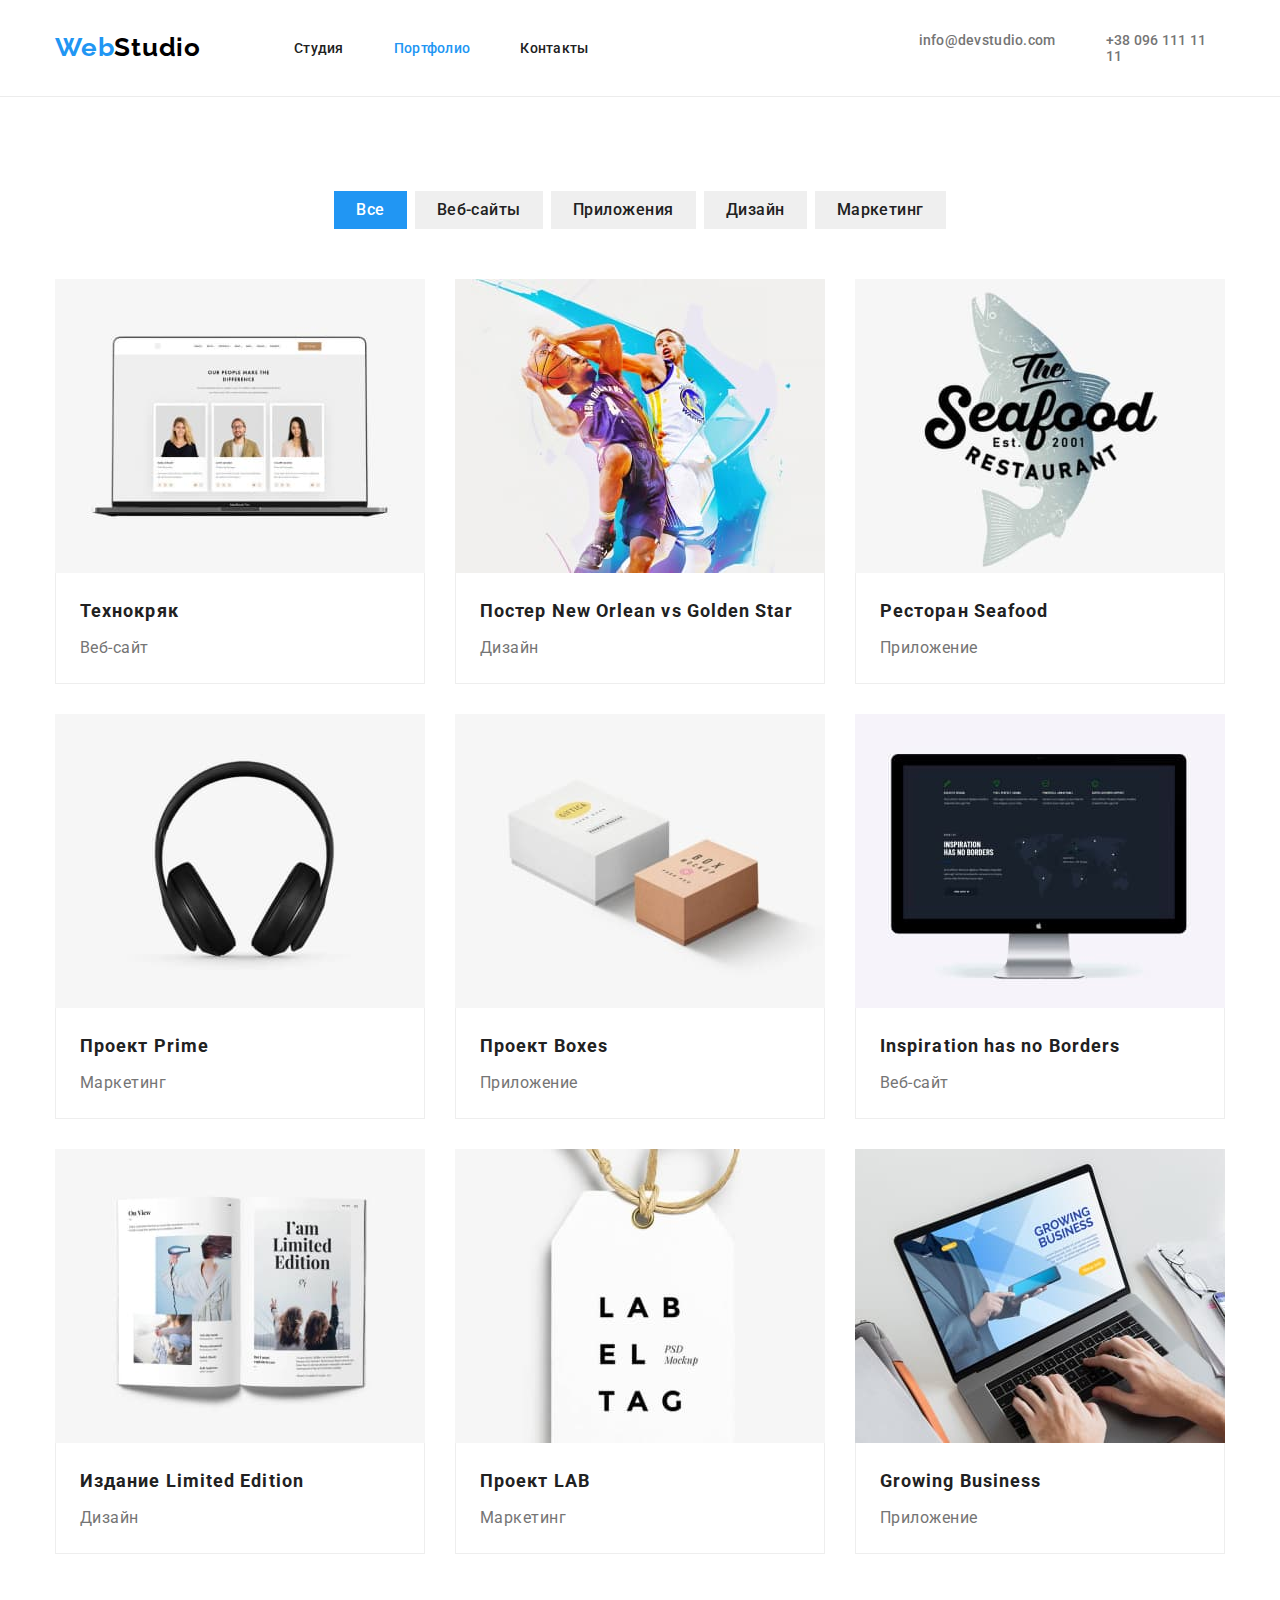
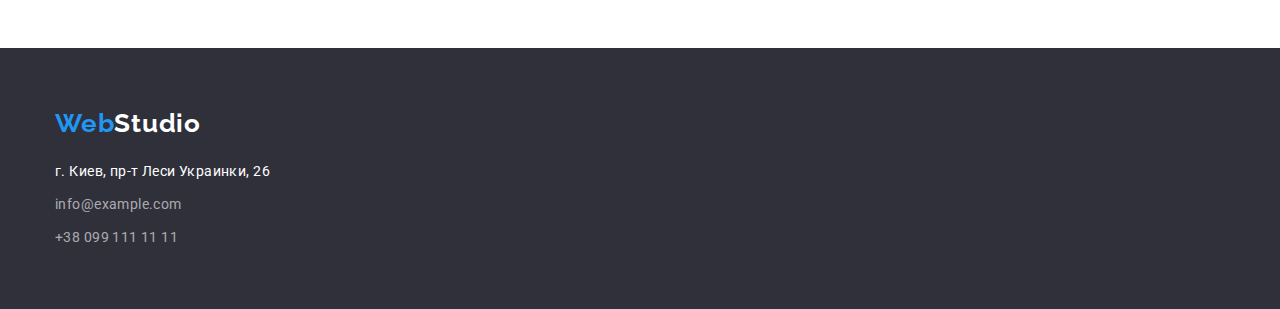
==== portfolio.html @ 2e1e3747 "Копіює код  3 дз" ====
<!DOCTYPE html>
<html lang="ru">
<head>
    <meta charset="UTF-8">
    <meta http-equiv="X-UA-Compatible" content="IE=edge">
    <meta name="viewport" content="width=device-width, initial-scale=1.0">
    <title>Document</title>
    <link rel="stylesheet" href="https://cdnjs.cloudflare.com/ajax/libs/modern-normalize/1.1.0/modern-normalize.min.css">
    <link href="https://fonts.googleapis.com/css2?family=Raleway:wght@700&family=Roboto:wght@400;500;700;900&display=swap" rel="stylesheet">
    <link rel="stylesheet" href="./css/styles.css">
</head>
<body>
    <!-- Шапка сайта -->
    <header  class="header-br">
        <div class="container header"> 
        <nav class="navi">
                <a href="./index.html" class="logo">Web<span class="logo-text">Studio</span> </a>
            <ul class="list">
                <li  class="list-box" ><a href="./index.html" class="list-item " >Студия</a> </li>
                <li  class="list-box"><a href="./portfolio.html" class="list-item current">Портфолио</a> </li>
                <li class="list-box" ><a href="#" class="list-item">Контакты</a> </li>
            </ul>
        </nav>

        <ul class="list list-contacts ">
            <li class="list-box "><a href="mailto:info@devstudio.com" class="link">info@devstudio.com</a></li>
            <li class="list-box "><a href="tel:+380961111111" class="link">+38 096 111 11 11</a></li>
        </ul>
    </div>
    </header>

    <!-- Основная часть -->
    
    <main>
        <section class="section">
            <div class="container">
                <h2 class="visually-hidden">Портфолио</h2>
            <ul class="list buttons-list">
                <li class="button-in-list"><button type="button" class="btn-filter current-btn">Все</button></li>
                <li class="button-in-list"><button type="button" class="btn-filter">Веб-сайты</button></li>
                <li class="button-in-list"><button type="button" class="btn-filter">Приложения</button></li>
                <li class="button-in-list"><button type="button" class="btn-filter">Дизайн</button></li>
                <li class="button-in-list"><button type="button" class="btn-filter">Маркетинг</button></li>
            </ul>
            <ul class="list list-portfolio">
                <li class="portfolio-li-item">
                    <img src="images/portfolio/img-p1.jpg" alt="изображения троих человек из команды" width="370" height="294">
                    <div class="portfolio-text">
                    <h2 class="portfolio-item">Технокряк</h2>
                    <p class="portfolio-subscribe">Веб-сайт</p>
                </div> 
                </li>
                <li class="portfolio-li-item">
                    <img src="images/portfolio/img-p2.jpg" alt="два баскетболиста с мячем" width="370" height="294">
                    <div class="portfolio-text">
                    <h2 class="portfolio-item">Постер New Orlean vs Golden Star</h2>
                    <p class="portfolio-subscribe">Дизайн</p>
                </div>
                </li>
                <li class="portfolio-li-item">
                    <img src="images/portfolio/img-p3.jpg" alt="логотип ресторана Seafood" width="370" height="294">
                    <div class="portfolio-text">
                    <h2 class="portfolio-item">Ресторан Seafood</h2>
                    <p class="portfolio-subscribe">Приложение</p>
                </div>
                </li>
                <li class="portfolio-li-item">
                    <img src="images/portfolio/img-p4.jpg" alt="наушники" width="370" height="294">
                    <div class="portfolio-text">
                    <h2 class="portfolio-item">Проект Prime</h2>
                    <p class="portfolio-subscribe">Маркетинг</p>
                </div>
                </li>
                <li class="portfolio-li-item">
                    <img src="images/portfolio/img-p5.jpg" alt="две коробки" width="370" height="294">
                    <div class="portfolio-text">
                    <h2 class="portfolio-item">Проект Boxes</h2>
                    <p class="portfolio-subscribe">Приложение</p>
                </div>
                </li>
                <li class="portfolio-li-item">
                    <img src="images/portfolio/img-p6.jpg" alt="экран компьютера" width="370" height="294">
                    <div class="portfolio-text">
                    <h2 class="portfolio-item">Inspiration has no Borders</h2>
                    <p class="portfolio-subscribe">Веб-сайт</p>
                </div>
                </li>
                <li class="portfolio-li-item">
                    <img src="images/portfolio/img-p7.jpg" alt="развертка журнала" width="370" height="294">
                    <div class="portfolio-text">
                    <h2 class="portfolio-item">Издание Limited Edition</h2>
                    <p class="portfolio-subscribe">Дизайн</p>
                </div>
                </li>
                <li class="portfolio-li-item">
                    <img src="images/portfolio/img-p8.jpg" alt="этикетка с надписью" width="370" height="294">
                    <div class="portfolio-text">
                    <h2 class="portfolio-item">Проект LAB</h2>
                    <p class="portfolio-subscribe">Маркетинг</p>
                </div>
                </li>
                <li class="portfolio-li-item">
                    <img src="images/portfolio/img-p9.jpg" alt="ноутбук" width="370" height="294">
                    <div class="portfolio-text">
                    <h2 class="portfolio-item">Growing Business</h2>
                    <p class="portfolio-subscribe">Приложение</p>
                </div>
                </li>
            </ul>
        </div>
        </section>
    </main>

    <!-- подвал -->
    <footer class="footer-content" >
        <div class="container footer-container">
            

        <a href="./index.html" class="logo logo-link">Web<span class="logo-text-down">Studio</span> </a>
        <address>
            <p class="adress">г. Киев, пр-т Леси Украинки, 26 </p>
            <ul class="list list-footer">
                <li class="link-li"> <a href="mailto:info@example.com" class="link-item">info@example.com</a></li>
                <li class="link-li"> <a href="tel:+380991111111" class="link-item">+38 099 111 11 11</a></li>
            </ul>
        </address>
 
    </div>
    </footer>


   
</body>
</html>
---- css/styles.css ----
:root {
  --primary-text-color: #757575;
  --title-text-color: #212121;
  --accent-color: #2196f3;
  --primary-white-color: #fff;
  --primary-black-color: #000;
  --secondary-background-color: #2f303a;
  --button-accent-color: #188ce8;
  --section-background-color: #f5f4fa;
}

body {
  background-color: var(--primary-white-color);
  color: var(--primary-text-color);
  font-family: Roboto;
  font-style: normal;
  font-weight: normal;
  font-size: 16px;
}

*,
*::before,
*::after {
  box-sizing: border-box;
}
/* html {
  box-sizing: border-box;
} */

h1,
h2,
h3,
h4,
h5,
h6,
p,
ul {
  margin: 0;
  padding: 0;
  margin-block-end: 0;
  margin-block-start: 0;
  padding-inline-start: 0;
}
img {
  display: block;
  max-width: 100%;
  height: auto;
}
/* Шапка сайта */
/* логотип */
.header-br {
  border-bottom: 1px solid #ececec;
}
.header {
  display: flex;
  flex-direction: row;
  align-items: center;
}
.navi {
  display: flex;
  align-items: center;
}
.container {
  width: 1200px;
  padding-left: 15px;
  padding-right: 15px;
  margin-right: auto;
  margin-left: auto;
}
.logo {
  color: var(--accent-color);
  text-decoration: none;
  font-family: Raleway;
  font-weight: bold;
  font-size: 26px;
  line-height: 31px;
  letter-spacing: 0.03em;
  margin-right: 93px;
  padding-top: 24px;
  padding-bottom: 25px;
}
.logo-text {
  color: var(--primary-black-color);
  cursor: pointer;
}
.logo-text:hover,
.logo-text:focus {
  color: var(--accent-color);
}
/* ссилки на страници сайта и контакты */
.list {
  list-style-type: none;
  flex-direction: row;
  display: flex;
}
.list-item {
  display: block;
  color: var(--title-text-color);
  text-decoration: none;
  font-weight: 500;
  font-size: 14px;
  line-height: 16px;
  letter-spacing: 0.02em;
  flex-direction: row;
  cursor: pointer;
  padding-top: 32px;
  padding-bottom: 32px;
}

.list-item:hover,
.list-item:focus {
  color: var(--accent-color);
}
.list-item.current {
  color: var(--accent-color);
}

.list-box {
  margin-right: 50px;
}
.list-box:last-child {
  margin-right: 0;
}
.link {
  display: block;
  text-decoration: none;
  color: var(--primary-text-color);
  font-weight: 500;
  font-size: 14px;
  line-height: 16px;
  letter-spacing: 0.02em;
  cursor: pointer;
  padding-top: 32px;
  padding-bottom: 32px;
}

.list-contacts {
  margin-left: 330px;
}
.link:hover,
.link:focus {
  color: var(--accent-color);
}

/* Основная уникальная часть  */

/* Герой */
.main-blok {
  background-color: var(--secondary-background-color);
  padding-bottom: 200px;
  padding-top: 200px;
}
.cont-flex {
  display: flex;
  flex-direction: column;
  align-items: center;
}
.main-title {
  color: var(--primary-white-color);
  display: flex;
  flex-direction: column;
  align-items: center;
  font-weight: 900;
  font-size: 44px;
  line-height: 60px;
  letter-spacing: 0.06em;
  text-transform: uppercase;
  max-width: 696px;
  margin: 0;
  margin-bottom: 30px;
}

.btn {
  font-style: normal;
  font-weight: bold;
  font-size: 16px;
  line-height: 30px;
  color: var(--primary-white-color);
  background-color: var(--accent-color);
  letter-spacing: 0.06em;
  padding: 10px 32px;
  cursor: pointer;
  border: none;
  border-radius: 4px;
}
.btn:hover,
.btn:focus {
  background-color: var(--button-accent-color);
}

/* Секция преимущества */

.section {
  padding-top: 94px;
  padding-bottom: 94px;
}
.visually-hidden {
  position: absolute;
  width: 1px;
  height: 1px;
  margin: -1px;
  border: 0;
  padding: 0;

  white-space: nowrap;
  clip-path: inset(100%);
  clip: rect(0 0 0 0);
  overflow: hidden;
}
.item {
  flex-basis: calc(100% / 4 - 30px);
  margin-right: 30px;
  /* width: 270px; */
}
.item:last-child {
  margin-right: 0;
}

.item-title {
  color: var(--title-text-color);
  font-weight: bold;
  font-size: 14px;
  line-height: 16px;
  letter-spacing: 0.03em;
  text-transform: uppercase;
  padding: 0;
  margin-bottom: 10px;
}

.item-text {
  font-size: 14px;
  line-height: 24px;
  letter-spacing: 0.03em;
}

/* Секция чем мы занимаемся */

.works {
  display: flex;
  flex-direction: column;
  align-items: center;
  padding-top: 0;
}

.haeding-works {
  margin-bottom: 50px;
}
.list-img {
  margin-right: 30px;
  width: 370px;
}
.list-img:last-child {
  margin-right: 0;
}
.heading {
  color: var(--title-text-color);
  font-weight: bold;
  font-size: 36px;
  line-height: 42px;
  letter-spacing: 0.03em;
  text-align: center;
}

/* Секция наша команда */
.our-team {
  width: auto;
  background-color: var(--section-background-color);
}
.team {
  display: flex;
  flex-direction: column;
  align-items: center;
}
.team-heading {
  margin-bottom: 50px;
}
.team-item {
  margin-right: 30px;
}
.team-item:last-child {
  margin-right: 0;
}
.team-item {
  display: flex;
  flex-direction: column;
  align-items: center;
}

.team-description {
  width: 270px;
  display: flex;
  flex-direction: column;
  align-items: center;
  padding-top: 30px;
  padding-bottom: 30px;
  background-color: var(--primary-white-color);
}
.team-member {
  color: var(--title-text-color);
  font-weight: 500;
  line-height: 19px;
  letter-spacing: 0.03em;
  margin-bottom: 10px;
}
.team-member-description {
  line-height: 19px;
  letter-spacing: 0.03em;
}
/* Подвал */
.footer-content {
  background-color: var(--secondary-background-color);
  padding-top: 60px;
  padding-bottom: 60px;
}

.logo-link {
  display: block;
  padding: 0;
  margin-bottom: 20px;
}
.logo-text-down {
  color: var(--primary-white-color);
  cursor: pointer;
}
.adress {
  color: var(--primary-white-color);
  font-size: 14px;
  line-height: 24px;
  letter-spacing: 0.03em;
  font-style: normal;
  margin-bottom: 9px;
}
.list-footer {
  display: flex;
  flex-direction: column;
}
.link-li {
  margin-bottom: 9px;
}
.link-li:last-child {
  margin-bottom: 0;
}

.link-item {
  color: rgba(255, 255, 255, 0.6);
  text-decoration: none;
  font-family: Roboto;
  font-style: normal;
  font-weight: normal;
  font-size: 14px;
  line-height: 24px;
  letter-spacing: 0.03em;
  cursor: pointer;
}
.link-item:hover,
.link-item:focus {
  color: var(--accent-color);
}
.logo-text-down:focus,
.logo-text-down:hover {
  color: var(--accent-color);
}
/* Портфоліо */
/* Уникальная часть */
.buttons-list {
  margin-bottom: 50px;
  display: flex;
  justify-content: center;
}
.button-in-list {
  margin-right: 8px;
}
.button-in-list:last-child {
  margin-right: 0;
}
.btn-filter {
  color: var(--title-text-color);
  letter-spacing: 0.03em;
  line-height: 26px;
  font-family: Roboto;
  font-style: normal;
  font-weight: 500;
  font-size: 16px;
  cursor: pointer;
  padding: 6px 22px;
  border: none;
}
.current-btn {
  color: var(--primary-white-color);
  background-color: var(--accent-color);
}
.btn-filter:hover,
.btn-filter:focus {
  color: var(--primary-white-color);
  background-color: var(--accent-color);
}
.portfolio-li-item {
  margin: 15px;
}
.list-portfolio {
  display: flex;
  flex-wrap: wrap;
  margin: -15px;
}
.portfolio-text {
  padding-top: 20px;
  padding-bottom: 20px;
  padding-left: 24px;
  padding-right: 24px;
  border: ;
  border-bottom: 1px solid #eeeeee;
  border-left: 1px solid #eeeeee;
  border-right: 1px solid #eeeeee;
}
.portfolio-item {
  color: var(--title-text-color);
  font-weight: bold;
  font-size: 18px;
  line-height: 36px;
  letter-spacing: 0.06em;
  margin-bottom: 4px;
}
.portfolio-subscribe {
  line-height: 30px;
  letter-spacing: 0.03em;
}
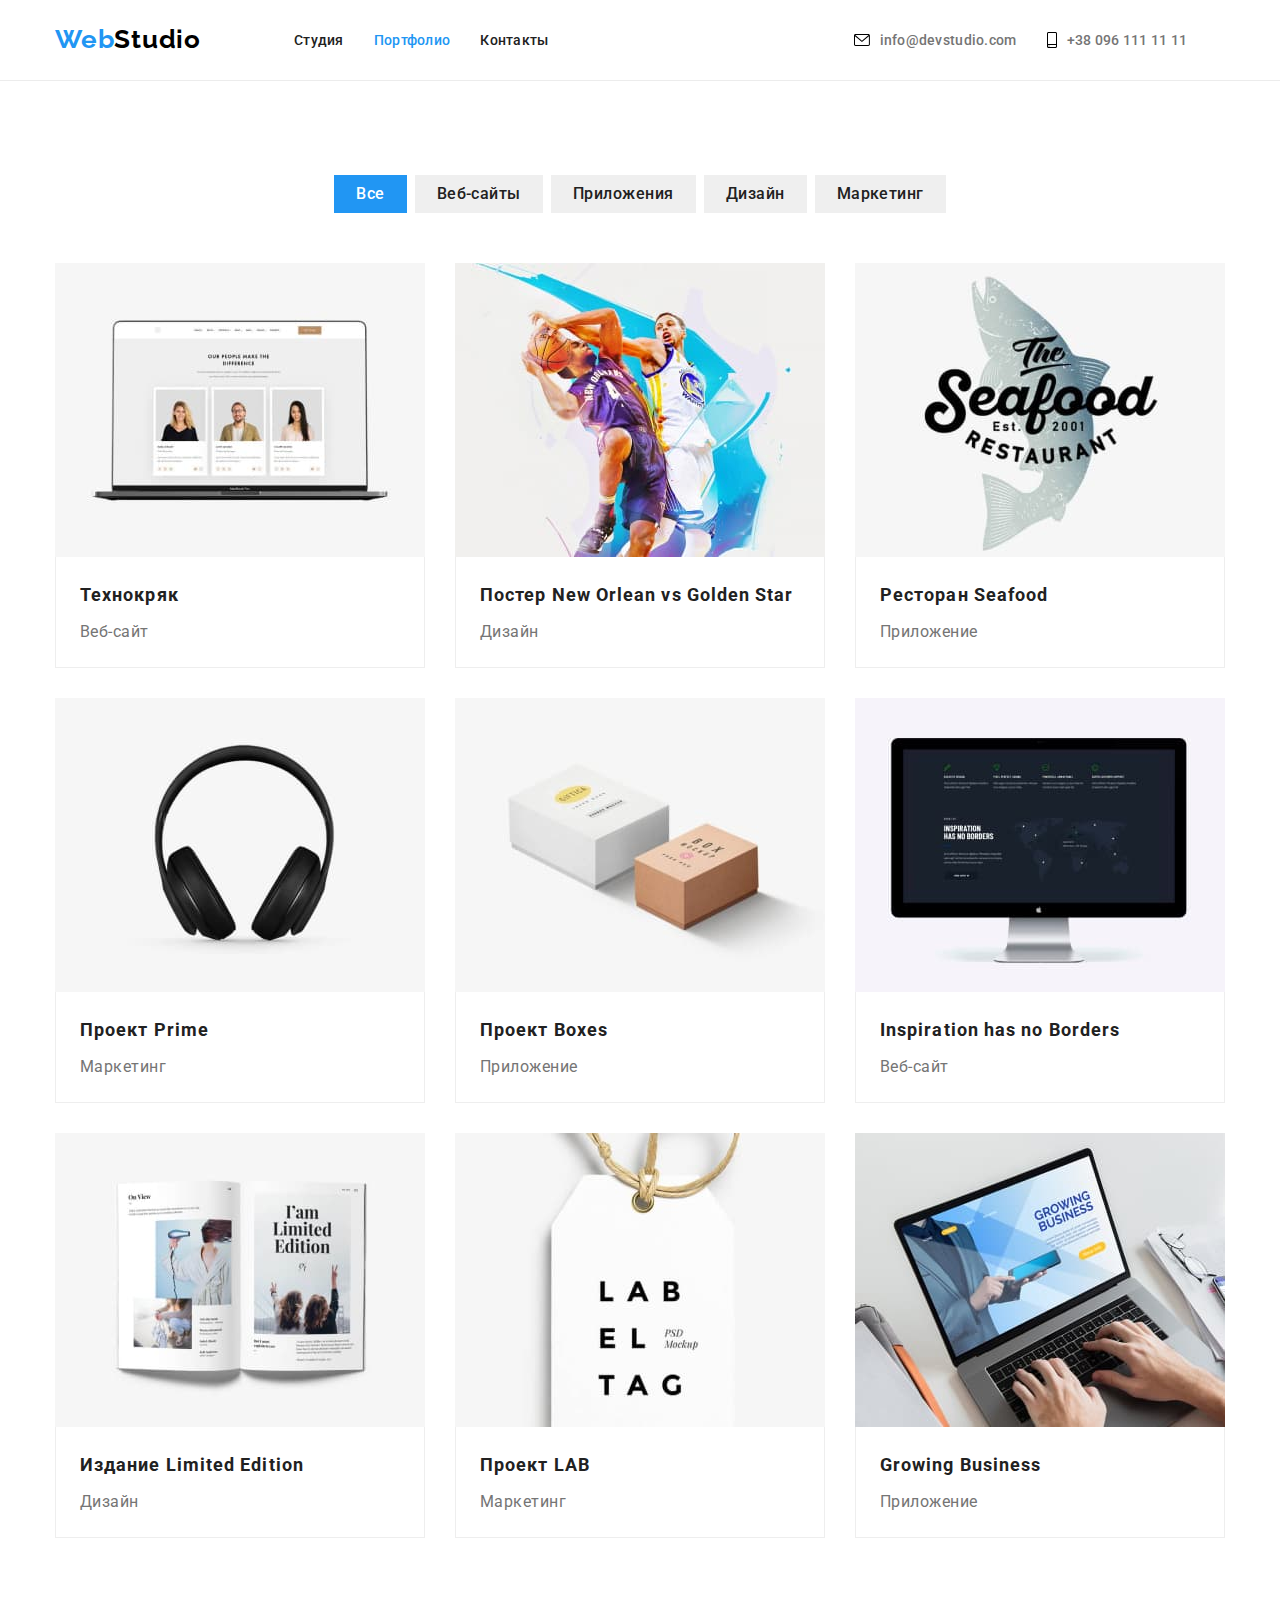
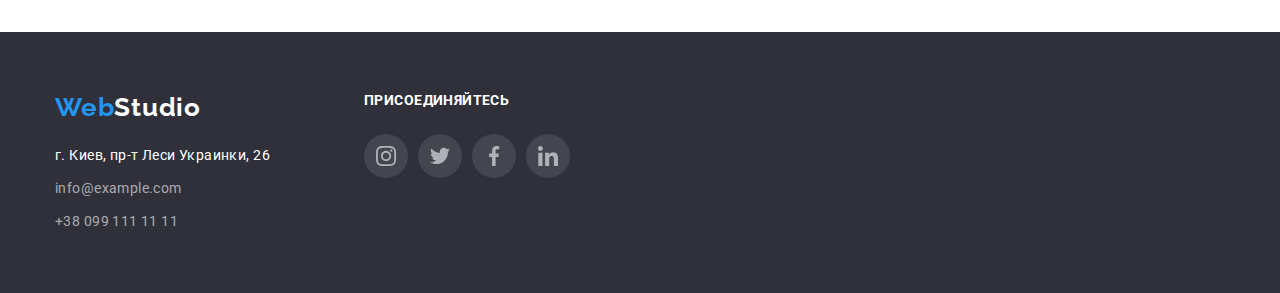
==== commit 881986de: "первий submit" ====
--- a/portfolio.html
+++ b/portfolio.html
@@ -23,8 +23,16 @@
         </nav>
 
         <ul class="list list-contacts ">
-            <li class="list-box "><a href="mailto:info@devstudio.com" class="link">info@devstudio.com</a></li>
-            <li class="list-box "><a href="tel:+380961111111" class="link">+38 096 111 11 11</a></li>
+            <li class="list-box "><a href="mailto:info@devstudio.com" class="link">
+                <svg class="cont-icon" width="16" height="12">
+                    <use href="./images/icons.svg#icon-envelope"></use>
+                </svg> 
+                info@devstudio.com</a></li>
+            <li class="list-box "><a href="tel:+380961111111" class="link">
+                <svg class="cont-icon" width="10" height="16">
+                    <use href="./images/icons.svg#icon-smartphone"></use>
+                </svg> 
+                +38 096 111 11 11</a></li>
         </ul>
     </div>
     </header>
@@ -114,7 +122,7 @@
     <!-- подвал -->
     <footer class="footer-content" >
         <div class="container footer-container">
-            
+         <div>   
 
         <a href="./index.html" class="logo logo-link">Web<span class="logo-text-down">Studio</span> </a>
         <address>
@@ -124,6 +132,36 @@
                 <li class="link-li"> <a href="tel:+380991111111" class="link-item">+38 099 111 11 11</a></li>
             </ul>
         </address>
+    </div> 
+        <div class="footer-icons">
+            <h2 class="item-title footer-title">Присоединяйтесь</h2>
+            <ul class="list list-icons">
+                <li class="list-icon f-list-icon">
+                   
+                    <svg width="20" height="20">
+                        <use href="./images/icons.svg#icon-instagram"></use>
+                    </svg> 
+                </li>
+                <li class="list-icon f-list-icon">
+                   
+                    <svg width="20" height="20">
+                        <use href="./images/icons.svg#icon-twitter"></use>
+                    </svg> 
+                </li>
+                <li class="list-icon f-list-icon">
+                   
+                    <svg  width="20" height="20">
+                        <use href="./images/icons.svg#icon-facebook"></use>
+                    </svg> 
+                </li>
+                <li class="list-icon f-list-icon">
+                    
+                  <svg width="20" height="20">
+                      <use href="./images/icons.svg#icon-linkedin"></use>
+                  </svg> 
+              </li>
+            </ul>
+        </div>
  
     </div>
     </footer>
--- a/css/styles.css
+++ b/css/styles.css
@@ -116,13 +116,15 @@
 }
 
 .list-box {
-  margin-right: 50px;
+  margin-right: 30px;
 }
 .list-box:last-child {
   margin-right: 0;
 }
 .link {
-  display: block;
+  display: flex;
+  justify-content: center;
+  align-items: center;
   text-decoration: none;
   color: var(--primary-text-color);
   font-weight: 500;
@@ -133,9 +135,14 @@
   padding-top: 32px;
   padding-bottom: 32px;
 }
-
+.cont-icon {
+  margin-right: 10px;
+}
+.link:hover .cont-icon {
+  fill: var(--accent-color);
+}
 .list-contacts {
-  margin-left: 330px;
+  margin-left: 305px;
 }
 .link:hover,
 .link:focus {
@@ -149,6 +156,16 @@
   background-color: var(--secondary-background-color);
   padding-bottom: 200px;
   padding-top: 200px;
+  height: 600px;
+  max-width: 1600px;
+  margin-left: auto;
+  margin-right: auto;
+  background-image: linear-gradient(
+      to right,
+      rgba(47, 48, 58, 0.4),
+      rgba(47, 48, 58, 0.4)
+    ),
+    url(../images/background.jpg);
 }
 .cont-flex {
   display: flex;
@@ -210,12 +227,19 @@
 .item {
   flex-basis: calc(100% / 4 - 30px);
   margin-right: 30px;
-  /* width: 270px; */
 }
 .item:last-child {
   margin-right: 0;
 }
-
+.li-icon {
+  width: 270px;
+  height: 120px;
+  background-color: #f5f4fa;
+  display: flex;
+  justify-content: center;
+  align-items: center;
+  margin-bottom: 30px;
+}
 .item-title {
   color: var(--title-text-color);
   font-weight: bold;
@@ -276,6 +300,8 @@
 }
 .team-item {
   margin-right: 30px;
+  box-shadow: 0px 1px 3px rgba(0, 0, 0, 0.12), 0px 1px 1px rgba(0, 0, 0, 0.14),
+    0px 2px 1px rgba(0, 0, 0, 0.2);
 }
 .team-item:last-child {
   margin-right: 0;
@@ -306,13 +332,61 @@
   line-height: 19px;
   letter-spacing: 0.03em;
 }
+.list-icons {
+  padding-top: 16px;
+}
+.list-icon {
+  width: 44px;
+  height: 44px;
+  background-color: var(--primary-white-color);
+  margin-right: 10px;
+  border-radius: 100%;
+  display: flex;
+  justify-content: center;
+  align-items: center;
+  fill: #afb1b8;
+}
+
+.list-icon:focus,
+.list-icon:hover {
+  background-color: var(--accent-color);
+  fill: #fff;
+  cursor: pointer;
+}
+/* <!-- Постоянные клиенты --> */
+
+.item-logo {
+  width: 170px;
+  height: 92px;
+  margin-right: 30px;
+  display: flex;
+  justify-content: center;
+  align-items: center;
+  border: 1px solid #afb1b8;
+  background-color: var(--primary-white-color);
+  fill: #afb1b8;
+}
+
+.item-logo:focus,
+.item-logo:hover {
+  fill: var(--accent-color);
+  cursor: pointer;
+}
+.item-logo:last-child {
+  margin-right: 0;
+}
+
 /* Подвал */
 .footer-content {
   background-color: var(--secondary-background-color);
   padding-top: 60px;
   padding-bottom: 60px;
-}
-
+  display: flex;
+  flex-direction: row;
+}
+.footer-container {
+  display: inline-flex;
+}
 .logo-link {
   display: block;
   padding: 0;
@@ -360,6 +434,15 @@
 .logo-text-down:hover {
   color: var(--accent-color);
 }
+.footer-icons {
+  padding-left: 70px;
+}
+.footer-title {
+  color: var(--primary-white-color);
+}
+.f-list-icon {
+  background: rgba(255, 255, 255, 0.1);
+}
 /* Портфоліо */
 /* Уникальная часть */
 .buttons-list {
@@ -393,9 +476,15 @@
 .btn-filter:focus {
   color: var(--primary-white-color);
   background-color: var(--accent-color);
+  box-shadow: 0px 1px 3px rgba(0, 0, 0, 0.12), 0px 1px 1px rgba(0, 0, 0, 0.14),
+    0px 2px 1px rgba(0, 0, 0, 0.2);
 }
 .portfolio-li-item {
   margin: 15px;
+}
+.portfolio-li-item:hover {
+  box-shadow: 0px 1px 3px rgba(0, 0, 0, 0.12), 0px 1px 1px rgba(0, 0, 0, 0.14),
+    0px 2px 1px rgba(0, 0, 0, 0.2);
 }
 .list-portfolio {
   display: flex;
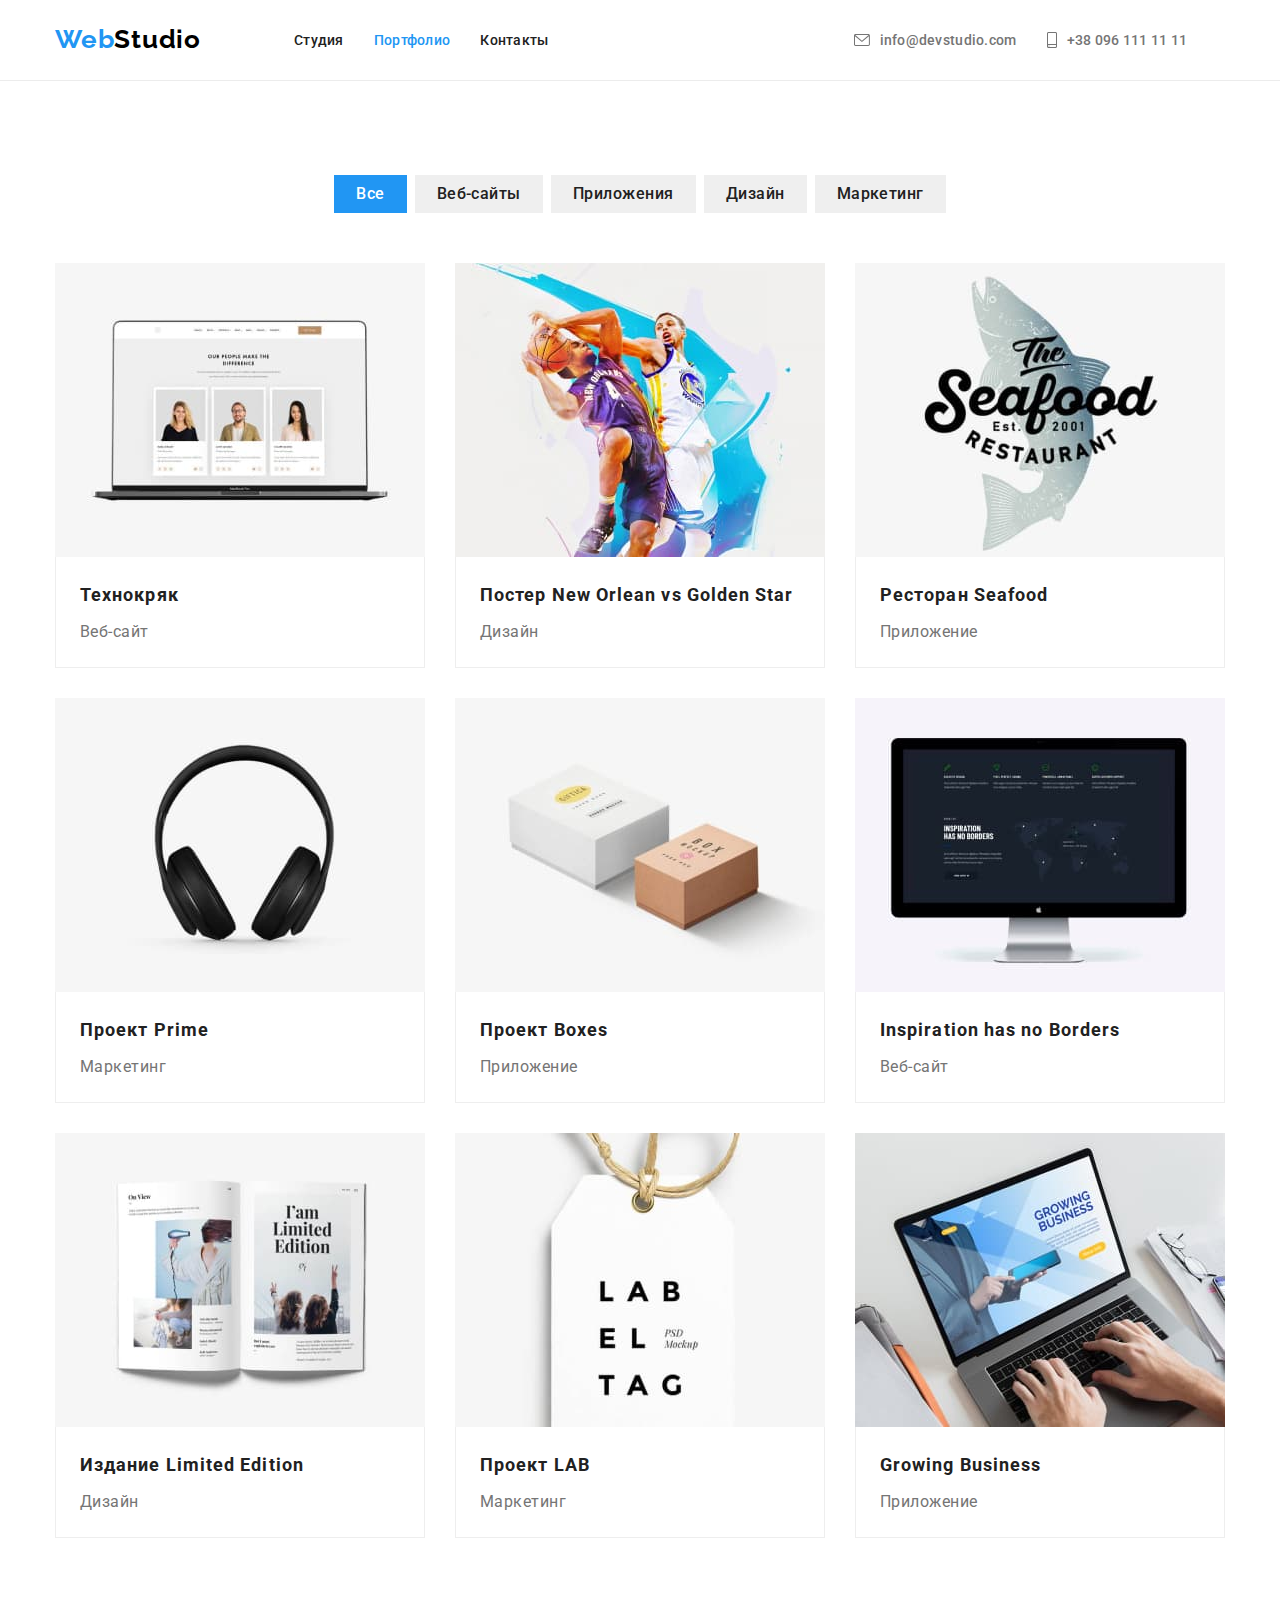
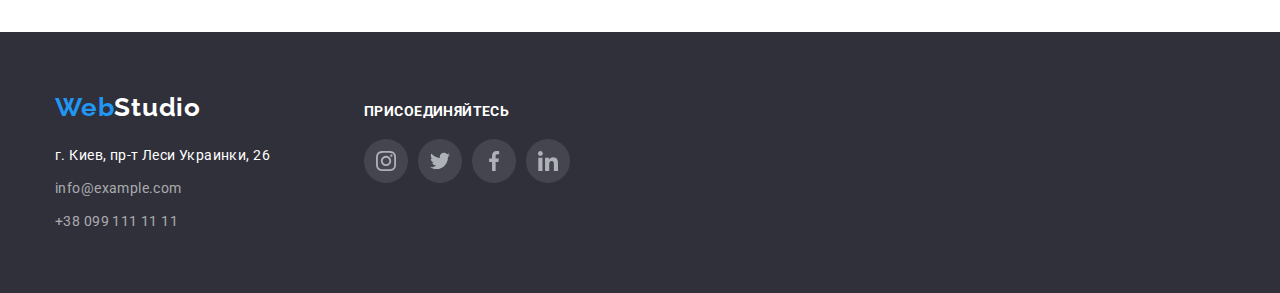
==== commit db432a23: "правки" ====
--- a/portfolio.html
+++ b/portfolio.html
@@ -52,67 +52,85 @@
             </ul>
             <ul class="list list-portfolio">
                 <li class="portfolio-li-item">
+                    <a href="#" class="link-portfolio">
                     <img src="images/portfolio/img-p1.jpg" alt="изображения троих человек из команды" width="370" height="294">
                     <div class="portfolio-text">
                     <h2 class="portfolio-item">Технокряк</h2>
                     <p class="portfolio-subscribe">Веб-сайт</p>
                 </div> 
+            </a>
                 </li>
                 <li class="portfolio-li-item">
+                    <a href="#" class="link-portfolio">
                     <img src="images/portfolio/img-p2.jpg" alt="два баскетболиста с мячем" width="370" height="294">
                     <div class="portfolio-text">
                     <h2 class="portfolio-item">Постер New Orlean vs Golden Star</h2>
                     <p class="portfolio-subscribe">Дизайн</p>
                 </div>
+            </a>
                 </li>
                 <li class="portfolio-li-item">
+                    <a href="#" class="link-portfolio">
                     <img src="images/portfolio/img-p3.jpg" alt="логотип ресторана Seafood" width="370" height="294">
                     <div class="portfolio-text">
                     <h2 class="portfolio-item">Ресторан Seafood</h2>
                     <p class="portfolio-subscribe">Приложение</p>
                 </div>
+            </a>
                 </li>
                 <li class="portfolio-li-item">
+                    <a href="#" class="link-portfolio">
                     <img src="images/portfolio/img-p4.jpg" alt="наушники" width="370" height="294">
                     <div class="portfolio-text">
                     <h2 class="portfolio-item">Проект Prime</h2>
                     <p class="portfolio-subscribe">Маркетинг</p>
                 </div>
+            </a>
                 </li>
                 <li class="portfolio-li-item">
+                    <a href="#" class="link-portfolio">
                     <img src="images/portfolio/img-p5.jpg" alt="две коробки" width="370" height="294">
                     <div class="portfolio-text">
                     <h2 class="portfolio-item">Проект Boxes</h2>
                     <p class="portfolio-subscribe">Приложение</p>
                 </div>
+            </a>
                 </li>
                 <li class="portfolio-li-item">
+                    <a href="" class="link-portfolio">
                     <img src="images/portfolio/img-p6.jpg" alt="экран компьютера" width="370" height="294">
                     <div class="portfolio-text">
                     <h2 class="portfolio-item">Inspiration has no Borders</h2>
                     <p class="portfolio-subscribe">Веб-сайт</p>
                 </div>
+            </a>
                 </li>
                 <li class="portfolio-li-item">
+                    <a href="#" class="link-portfolio">
                     <img src="images/portfolio/img-p7.jpg" alt="развертка журнала" width="370" height="294">
                     <div class="portfolio-text">
                     <h2 class="portfolio-item">Издание Limited Edition</h2>
                     <p class="portfolio-subscribe">Дизайн</p>
                 </div>
+            </a>
                 </li>
                 <li class="portfolio-li-item">
+                    <a href="#" class="link-portfolio">
                     <img src="images/portfolio/img-p8.jpg" alt="этикетка с надписью" width="370" height="294">
                     <div class="portfolio-text">
                     <h2 class="portfolio-item">Проект LAB</h2>
                     <p class="portfolio-subscribe">Маркетинг</p>
                 </div>
+            </a>
                 </li>
                 <li class="portfolio-li-item">
+                    <a href="#" class="link-portfolio">
                     <img src="images/portfolio/img-p9.jpg" alt="ноутбук" width="370" height="294">
                     <div class="portfolio-text">
                     <h2 class="portfolio-item">Growing Business</h2>
                     <p class="portfolio-subscribe">Приложение</p>
                 </div>
+            </a>
                 </li>
             </ul>
         </div>
@@ -133,36 +151,41 @@
             </ul>
         </address>
     </div> 
-        <div class="footer-icons">
-            <h2 class="item-title footer-title">Присоединяйтесь</h2>
-            <ul class="list list-icons">
-                <li class="list-icon f-list-icon">
-                   
-                    <svg width="20" height="20">
-                        <use href="./images/icons.svg#icon-instagram"></use>
-                    </svg> 
-                </li>
-                <li class="list-icon f-list-icon">
-                   
-                    <svg width="20" height="20">
-                        <use href="./images/icons.svg#icon-twitter"></use>
-                    </svg> 
-                </li>
-                <li class="list-icon f-list-icon">
-                   
-                    <svg  width="20" height="20">
-                        <use href="./images/icons.svg#icon-facebook"></use>
-                    </svg> 
-                </li>
-                <li class="list-icon f-list-icon">
-                    
-                  <svg width="20" height="20">
-                      <use href="./images/icons.svg#icon-linkedin"></use>
-                  </svg> 
-              </li>
-            </ul>
-        </div>
- 
+    <div class="footer-icons">
+        <p class="footer-paragraf">Присоединяйтесь</p>
+       
+        <ul class="list ">
+            <li class="icon-list">
+               <a href="#"   class="list-icon f-list-icon">
+                <svg width="20" height="20">
+                    <use href="./images/icons.svg#icon-instagram"></use>
+                </svg> 
+              </a>
+            </li>
+            <li  class="icon-list">
+               <a href="#" class="list-icon f-list-icon">
+                <svg width="20" height="20">
+                    <use href="./images/icons.svg#icon-twitter"></use>
+                </svg> 
+              </a>
+            </li>
+            <li class="icon-list" >
+               <a href="#" class="list-icon f-list-icon">
+                <svg  width="20" height="20">
+                    <use href="./images/icons.svg#icon-facebook"></use>
+                </svg>
+              </a>
+            </li>
+            <li class="icon-list">
+               <a href="#" class="list-icon f-list-icon">
+              <svg width="20" height="20">
+                  <use href="./images/icons.svg#icon-linkedin"></use>
+              </svg> 
+          </a>
+          </li>
+        </ul>
+        
+    </div>
     </div>
     </footer>
 
--- a/css/styles.css
+++ b/css/styles.css
@@ -137,6 +137,7 @@
 }
 .cont-icon {
   margin-right: 10px;
+  fill: var(--primary-text-color);
 }
 .link:hover .cont-icon {
   fill: var(--accent-color);
@@ -319,6 +320,8 @@
   align-items: center;
   padding-top: 30px;
   padding-bottom: 30px;
+  padding-left: 32px;
+  padding-right: 32px;
   background-color: var(--primary-white-color);
 }
 .team-member {
@@ -331,22 +334,25 @@
 .team-member-description {
   line-height: 19px;
   letter-spacing: 0.03em;
-}
-.list-icons {
-  padding-top: 16px;
-}
+  margin-bottom: 16px;
+}
+
 .list-icon {
   width: 44px;
   height: 44px;
   background-color: var(--primary-white-color);
+  border-radius: 100%;
+  display: flex;
+  justify-content: center;
+  align-items: center;
+  fill: #afb1b8;
+}
+.icon-list {
   margin-right: 10px;
-  border-radius: 100%;
-  display: flex;
-  justify-content: center;
-  align-items: center;
-  fill: #afb1b8;
-}
-
+}
+.icon-list:last-child {
+  margin-right: 0;
+}
 .list-icon:focus,
 .list-icon:hover {
   background-color: var(--accent-color);
@@ -364,16 +370,22 @@
   align-items: center;
   border: 1px solid #afb1b8;
   background-color: var(--primary-white-color);
+}
+
+.logo-icon:focus,
+.logo-icon:hover {
+  fill: var(--accent-color);
+  cursor: pointer;
+}
+.item-logo:last-child {
+  margin-right: 0;
+}
+.logo-icon {
   fill: #afb1b8;
-}
-
-.item-logo:focus,
-.item-logo:hover {
-  fill: var(--accent-color);
-  cursor: pointer;
-}
-.item-logo:last-child {
-  margin-right: 0;
+  padding-right: 32px;
+  padding-left: 32px;
+  padding-top: 16px;
+  padding-bottom: 16px;
 }
 
 /* Подвал */
@@ -386,6 +398,7 @@
 }
 .footer-container {
   display: inline-flex;
+  align-items: baseline;
 }
 .logo-link {
   display: block;
@@ -435,10 +448,17 @@
   color: var(--accent-color);
 }
 .footer-icons {
-  padding-left: 70px;
-}
-.footer-title {
-  color: var(--primary-white-color);
+  margin-left: 70px;
+}
+.footer-paragraf {
+  color: var(--primary-white-color);
+  font-weight: bold;
+  font-size: 14px;
+  line-height: 16px;
+  letter-spacing: 0.03em;
+  text-transform: uppercase;
+  padding: 0;
+  margin-bottom: 20px;
 }
 .f-list-icon {
   background: rgba(255, 255, 255, 0.1);
@@ -490,20 +510,24 @@
   display: flex;
   flex-wrap: wrap;
   margin: -15px;
+}
+.link-portfolio {
+  text-decoration: none;
 }
 .portfolio-text {
   padding-top: 20px;
   padding-bottom: 20px;
   padding-left: 24px;
   padding-right: 24px;
-  border: ;
   border-bottom: 1px solid #eeeeee;
   border-left: 1px solid #eeeeee;
   border-right: 1px solid #eeeeee;
 }
 .portfolio-item {
   color: var(--title-text-color);
+  font-family: Roboto;
   font-weight: bold;
+  font-style: normal;
   font-size: 18px;
   line-height: 36px;
   letter-spacing: 0.06em;
@@ -512,4 +536,9 @@
 .portfolio-subscribe {
   line-height: 30px;
   letter-spacing: 0.03em;
-}
+  font-family: Roboto;
+  font-style: normal;
+  font-weight: normal;
+  font-size: 16px;
+  color: var(--primary-text-color);
+}
